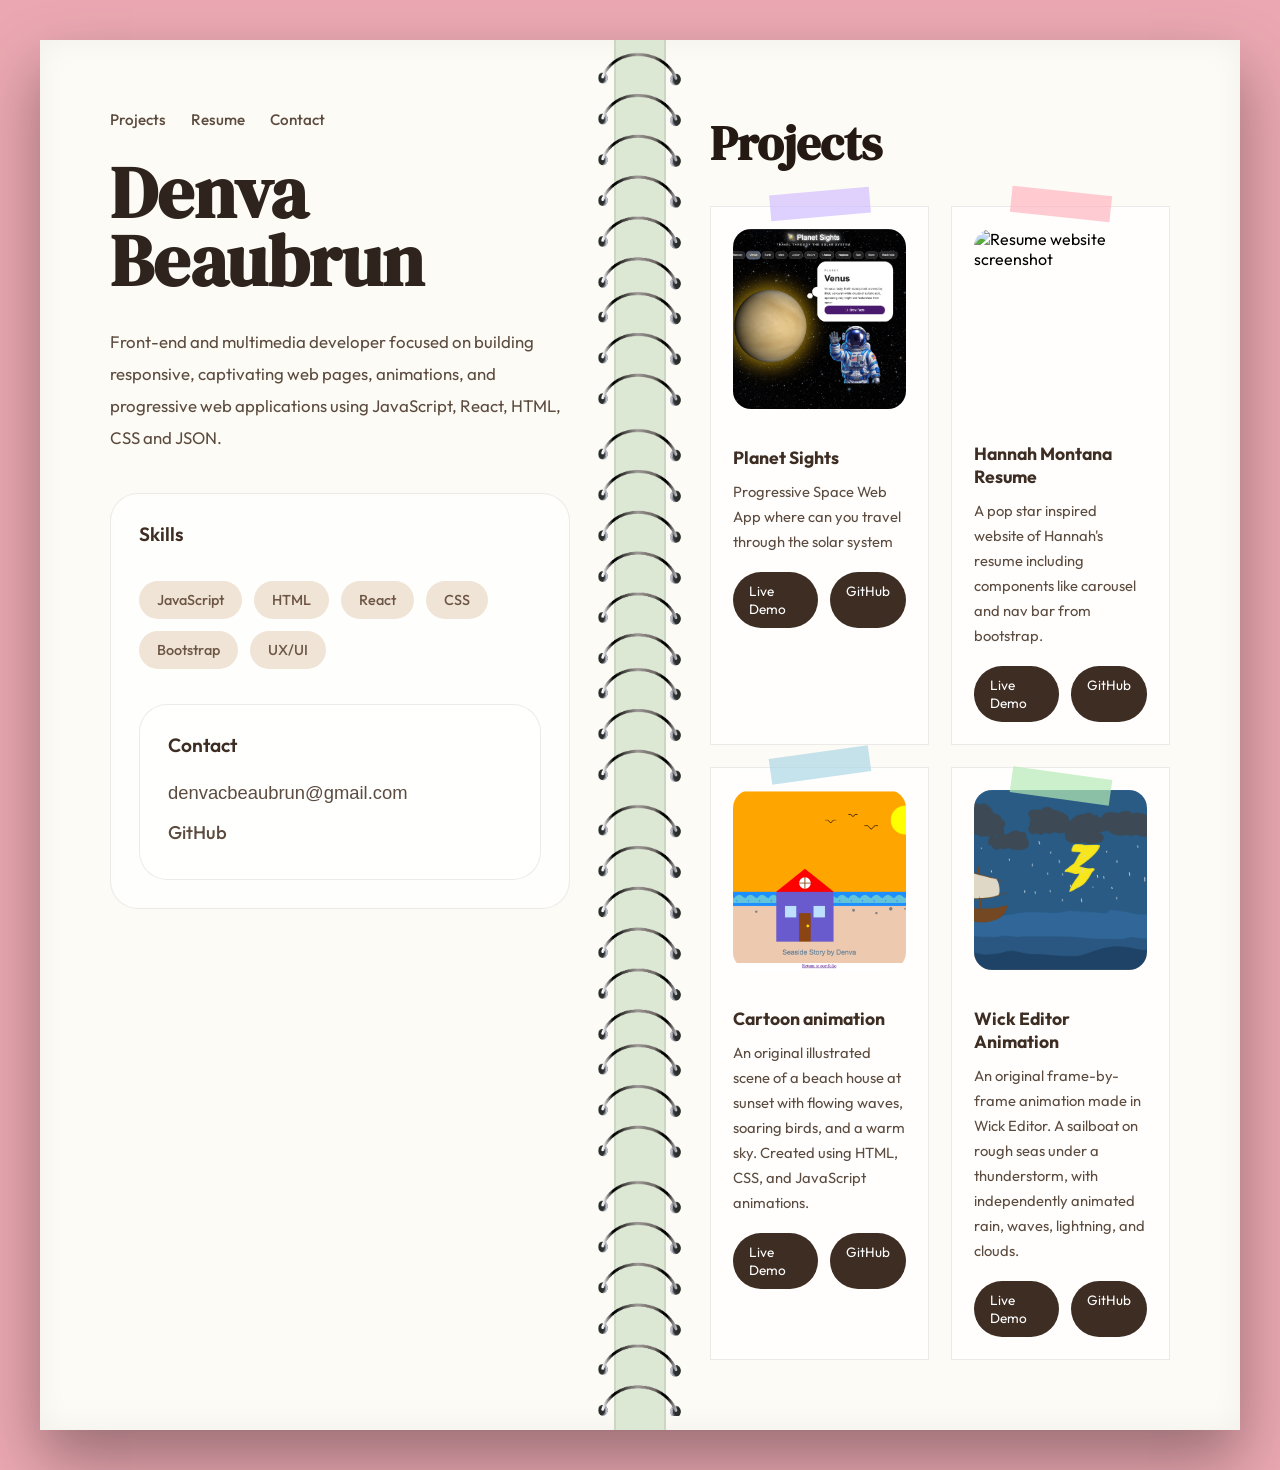
==== index.html @ 7f98b865 "Revise description of cartoon animation project Updated project description for the cartoon animatio" ====
<!DOCTYPE html>
<html lang="en">
<head>
<meta charset="UTF-8" />
<meta name="viewport" content="width=device-width, initial-scale=1.0" />
<title>Denva Storybook Portfolio</title>

<link rel="preconnect" href="https://fonts.googleapis.com">
<link rel="preconnect" href="https://fonts.gstatic.com" crossorigin>

<link href="https://fonts.googleapis.com/css2?family=DM+Serif+Display&family=Outfit:wght@300;400;500;600&display=swap" rel="stylesheet">

<link rel="stylesheet" href="style.css">
</head>
<body>

<div class="book">
  <div class="binder"></div>
  
  <!-- left page -->
  
  <div class="left-page">
    <div class="page-nav">

  <a href="#projects">Projects</a>
  <a href="DenvaBResume(1).pdf" target="_blank">Resume</a>
  <a href="#contact">Contact</a>

</div>
   <h1 class="title">Denva Beaubrun</h1>
  <p>Front-end and multimedia developer focused on building responsive, 
    captivating web pages, animations, and progressive web applications using JavaScript, React, HTML, CSS and JSON.</p>
  <div class="skills-card">

  <h3>Skills</h3>

  <section class="skills">
    <span>JavaScript</span>
    <span>HTML</span>
    <span>React</span>
    <span>CSS</span>
    <span>Bootstrap</span>
    <span>UX/UI</span>
  </section>
<div class="contact-card" id="contact">

  <h3>Contact</h3>

  <div class="contact-info">

    <button onclick="window.open(
      'https://mail.google.com/mail/?view=cm&fs=1&to=denvacbeaubrun@gmail.com',
      'emailPopup',
      'width=700,height=600'
    )">
      denvacbeaubrun@gmail.com
    </button>

    <a href="https://github.com/denvabeaubrun" target="_blank">
      GitHub
    </a>

  </div>

</div>
  </div>
  </div>
<!--right page-->
  <div class="right-page">
  <h2>Projects</h2>

  <div class="projects-grid">

    <div class="project-card">
      <div class="image-wrapper">

    <div class="tape tape-lavender"></div>
       <img src="planetwebsite.png" alt="Planet website screenshot">
      </div>
      <h3>Planet Sights</h3>
      <p>Progressive Space Web App where can you travel through the solar system</p>
        <div class="project-links">

    <a href="https://denvabeaubrun.github.io/cisc3610-portfolio/PWA-project/" target="_blank">
      Live Demo
    </a>

    <a href="https://github.com/denvabeaubrun/cisc3610-portfolio/tree/main/PWA-project" target="_blank">
      GitHub
    </a>

  </div>
    </div>

    <div class="project-card">
      <div class="image-wrapper">

    <div class="tape tape2 tape-pink"></div>
       <img src="resume-site.png" alt="Resume website screenshot">
      </div>
      <h3>Hannah Montana Resume</h3>
      <p>A pop star inspired website of Hannah's resume including components like carousel and nav bar from bootstrap.</p>
      <div class="project-links">

    <a href="https://denvabeaubrun.github.io/cisc3610-portfolio/Resume%20Lab/" target="_blank">
      Live Demo
    </a>

    <a href="https://github.com/denvabeaubrun/cisc3610-portfolio/tree/main/Resume%20Lab" target="_blank">
      GitHub
    </a>

  </div>
    </div>

    <div class="project-card">
      <div class="image-wrapper">

    <div class="tape tape3 tape-blue"></div>
       <img src="cartoon-site.png" alt="Cartoon website screenshot">
      </div>
      <h3>Cartoon animation</h3>
      <p>An original illustrated scene of a beach house at sunset with flowing waves, soaring birds, and a warm sky. Created using HTML, CSS, and JavaScript animations. </p>
      <div class="project-links">

    <a href="https://denvabeaubrun.github.io/cisc3610-portfolio/cartoon-project/" target="_blank">
      Live Demo
    </a>

    <a href="https://github.com/denvabeaubrun/cisc3610-portfolio/tree/main/cartoon-project" target="_blank">
      GitHub
    </a>

  </div>
    </div>

    <div class="project-card">
  <div class="image-wrapper">
    <div class="tape tape4 tape-green"></div>
    <img src="wick.gif" alt="Stormy seascape animation with sailboat, rain, and lightning made in Wick Editor">
  </div>
  <h3>Wick Editor Animation</h3>
  <p>An original frame-by-frame animation made in Wick Editor. A sailboat on rough seas under a thunderstorm, with independently animated rain, waves, lightning, and clouds.</p>
  <div class="project-links">
    <a href="https://denvabeaubrun.github.io/cisc3610-portfolio/Wick/" target="_blank">
      Live Demo
    </a>
    <a href="https://github.com/denvabeaubrun/cisc3610-portfolio/tree/main/Wick" target="_blank">
      GitHub
    </a>
  </div>
</div>
  </div>

</div>
</div>

</body>
</html>
---- style.css ----
* {
  margin: 0;
  padding: 0;
  box-sizing: border-box;
}

body {
  min-height: 100vh;
  display: flex;
  justify-content: center;
  align-items: center;
  background:
    linear-gradient(rgba(0,0,0,0.08), rgba(0,0,0,0.08)),
    #ffb6c1;

  font-family: 'Outfit', sans-serif;
  overflow-x: hidden;
  padding: 40px;
}

/* BOOK */
.book {
   position: relative;
  width: 1600px;
  max-width: 100%;
  min-height: 750px;
  background: #fdfbf5;
  display: grid;
  grid-template-columns: 1fr 1fr;
  position: relative;
  box-shadow:
    0 30px 60px rgba(0,0,0,0.35),
    inset 0 0 30px rgba(0,0,0,0.05);

  overflow: hidden;
}
/* GREEN SPINE */
.book::before {
  content: "";
  position: absolute;
  top: 0;
  left: 50%;
  transform: translateX(-50%);
  width: 48px;
  height: 100%;
  background: #dce8d3;
  border-left: 2px solid rgba(0,0,0,0.08);
  border-right: 2px solid rgba(0,0,0,0.08);
  z-index: 1;
}

.page {
  padding: 30px 90px;
  position: relative;
  min-width: 0;
  overflow: hidden;
}


.chapter {
  font-size: 0.8rem;
  letter-spacing: 0.3em;
  text-transform: uppercase;
  color: #9b7c5b;
  margin-bottom: 20px;
}

h1 {
  font-family: 'DM Serif Display', serif;
  font-size: 4.8rem;
  line-height: 0.95;
  color: #2f241d;
  margin-bottom: 25px;
}

.intro {
  font-size: 1.15rem;
  line-height: 1.9;
  color: #5c4b3f;
  max-width: 420px;
}
.contact-info{
  font-size:1.15rem;
  line-height:1.9;
  color:#5c4b3f;
  margin-top:25px;
}

.contact-info button{
  background:none;
  border:none;
  padding:0;
  color:#5c4b3f;
  font-size:1.15rem;
  font-weight:500;
  cursor:pointer;
  display:block;
  margin-bottom:12px;
}

.contact-info button:hover,
.contact-info a:hover{
  text-decoration:underline;
}

.contact-info a{
  color:#5c4b3f;
  text-decoration:none;
  display:block;
}
.sticker {
  position: absolute;
  font-size: 1.8rem;
  opacity: 0.8;
}

.star1 {
  top: 80px;
  right: 70px;
}

.star2 {
  bottom: 120px;
  left: 60px;
}

.flower {
  bottom: 70px;
  right: 120px;
}

.about-card {
  margin-top: 50px;

  background: rgba(255,255,255,0.7);

  border: 1px solid rgba(0,0,0,0.08);

  border-radius: 25px;

  padding: 25px;

  backdrop-filter: blur(10px);
}

.about-card h3 {
  margin-bottom: 12px;
  color: #2f241d;
}

.skills {
  display: flex;
  flex-wrap: wrap;
  gap: 10px;
  margin-top: 15px;
}

.skill {
  padding: 8px 16px;
  border-radius: 999px;
  background: #efe4d6;
  color: #6e5645;
  font-size: 0.9rem;
}

.project-label {
  font-size: 0.8rem;
  text-transform: uppercase;
  letter-spacing: 0.25em;
  color: #8b6f55;
  margin-bottom: 20px;
}

.project-title {
  font-family: 'DM Serif Display', serif;
  font-size: 3.6rem;
  color: #241913;
  margin-bottom: 20px;
}

.project-description{

  color: #5b4a3d;

  line-height: 1.9;

  margin-bottom: 35px;

  text-align: left;

  max-width: 700px;

  margin-left: auto;

  margin-right: auto;
}
.project-mini-label {

  text-transform: uppercase;

  letter-spacing: 0.25em;

  font-size: 0.75rem;

  color: #9b7c5b;

  margin-bottom: 14px;
}


.promo-description {

  color: #5b4a3d;

  line-height: 1.8;

  max-width: 500px;

  margin-bottom: 25px;
}

.preview {

  width: 100%;

  max-width: 100%;

  overflow: hidden;

  margin-bottom: 40px;

  display: flex;

  justify-content: center;
}
.promo-preview {

  display: flex;

  flex-direction: column;

  align-items: center;

  text-align: center;

  margin-top: 50px;

  margin-bottom: 40px;
}

.preview img,
.promo-preview img {

  width: 75%;

  max-width: 100%;

  height: auto;

  display: block;

  border-radius: 24px;

  box-shadow: 0 15px 35px rgba(0,0,0,0.15);
}
.buttons {
  display: flex;
  gap: 15px;
  flex-wrap: wrap;
}

.btn {
  padding: 14px 24px;
  border-radius: 999px;
  text-decoration: none;
  transition: 0.25s;
  font-weight: 500;
}

.btn-primary {
  background: #3d2d23;
  color: white;
}

.btn-secondary {
  border: 1px solid rgba(0,0,0,0.15);
  color: #3d2d23;
}

.btn:hover {
  transform: translateY(-3px);
}

.tape {
  position: absolute;
  width: 120px;
  height: 30px;
  background: rgba(255, 240, 180, 0.45);
  transform: rotate(-6deg);
  top: 40px;
  right: 100px;
}
.binder{
  position:absolute;
  top:0;
  left:49.5%;
  transform:translateX(-50%);
  width:150px;
  height:99%;
  background-image:url("binder-copy.png");
  background-repeat:repeat-y;
  background-size:contain;
  z-index:5;
  pointer-events:none;
}
@media (max-width: 900px) {

  .book {
    grid-template-columns: 1fr;
  }

  .book::before {
    display: none;
  }

  .page {
    padding: 40px 30px;
  }

  h1 {
    font-size: 3.2rem;
  }

  .project-title {
    font-size: 2.5rem;
  }

}
/* LEFT + RIGHT PAGES */

.left-page,
.right-page{
  padding:70px;
  position:relative;
  z-index:3;
}

/* TITLE */

.title{
  font-family:'DM Serif Display', serif;
  font-size:4.5rem;
  line-height:0.95;
  color:#2f241d;
  margin-bottom:30px;
}

/* INTRO */

.left-page p{
  font-size:1.05rem;
  line-height:1.9;
  color:#5c4b3f;
  max-width:500px;
}

/* SKILLS */

.skills{
  display:flex;
  flex-wrap:wrap;
  gap:12px;
  margin-top:35px;
}

.skills span{
  background:#efe4d6;
  color:#6e5645;
  padding:10px 18px;
  border-radius:999px;
  font-size:0.9rem;
  font-weight:500;
}

/* PROJECTS */

.right-page h2{
  font-family:'DM Serif Display', serif;
  font-size:3rem;
  color:#241913;
  margin-bottom:30px;
}

.projects-grid{
  display:grid;
  grid-template-columns:1fr 1fr;
  gap:22px;
}

.project-card{
  background:rgba(255,255,255,0.75);
  border:1px solid rgba(0,0,0,0.08);
  padding:22px;
  backdrop-filter:blur(10px);
  transition:0.3s;
}

.project-card:hover{
  transform:translateY(-6px);
}

.project-card h3{
  color:#3d2d23;
  margin-bottom:10px;
  font-size:1.1rem;
}

.project-card p{
  color:#5c4b3f;
  line-height:1.7;
  font-size:0.92rem;
}

/* MOBILE */

@media(max-width:900px){

  .left-page,
  .right-page{
    padding:40px 30px;
}
  .projects-grid{
    grid-template-columns:1fr;
  }

  .title{
    font-size:3rem;
  }

}
.skills-card{
  margin-top:40px;
  background:rgba(255,255,255,0.65);
  border:1px solid rgba(0,0,0,0.08);
  border-radius:28px;
  padding:28px;
  backdrop-filter:blur(10px);
}

.skills-card h3{
  margin-bottom:20px;
  font-size:1.2rem;
  color:#3d2d23;
  font-weight:600;
}
.project-card img{
  width:100%;
  height:180px;
  object-fit:cover;
  margin-bottom:15px;
}
.project-links{
  display:flex;
  gap:12px;
  margin-top:18px;
}

.project-links a{
  text-decoration:none;
  padding:10px 16px;
  border-radius:999px;
  background:#3d2d23;
  color:white;
  font-size:0.85rem;
  transition:0.3s;
}

.project-links a:hover{
  transform:translateY(-3px);
}
.image-wrapper{
  position:relative;
  display:inline-block;
  width:100%;
  margin-bottom:18px;
}

.image-wrapper img{
  width:100%;
  display:block;
  border-radius:18px;
}

.tape{
  position:absolute;
  top:-38px;
  left:50%;
  transform:translateX(-50%) rotate(-5deg);

  width:100px;
  height:26px;

  z-index:10;
}

.tape2{
  transform:translateX(-50%) rotate(6deg);
}

.tape3{
  transform:translateX(-50%) rotate(-8deg);
}
.tape4{
  transform:translateX(-50%) rotate(8deg);
}
.tape-lavender{
  background:rgba(210,190,255,0.7);
}
.tape-pink{
  background:rgba(255,182,193,0.7);
}

.tape-blue{
  background:rgba(173,216,230,0.7);
}
.tape-green{
  background:rgba(181,234,181,0.7);
   top:-17px;
}
.page-nav{
  display:flex;
  gap:25px;
  margin-bottom:30px;
}

.page-nav a{
  text-decoration:none;
  color:#5c4b3f;
  font-weight:500;
  font-size:0.95rem;
  transition:0.3s;
}

.page-nav a:hover{
  color:#000;
}
.contact-card{
  margin-top:35px;

  background:rgba(255,255,255,0.65);

  border:1px solid rgba(0,0,0,0.08);

  border-radius:28px;

  padding:28px;
}

.contact-card h3{
  margin-bottom:18px;
  color:#3d2d23;
}

.contact-card p{
  margin-bottom:15px;
  font-size:0.95rem;
}

.contact-card a{
  display:inline-block;
  margin-right:18px;

  text-decoration:none;

  color:#5c4b3f;

  font-weight:500;
}
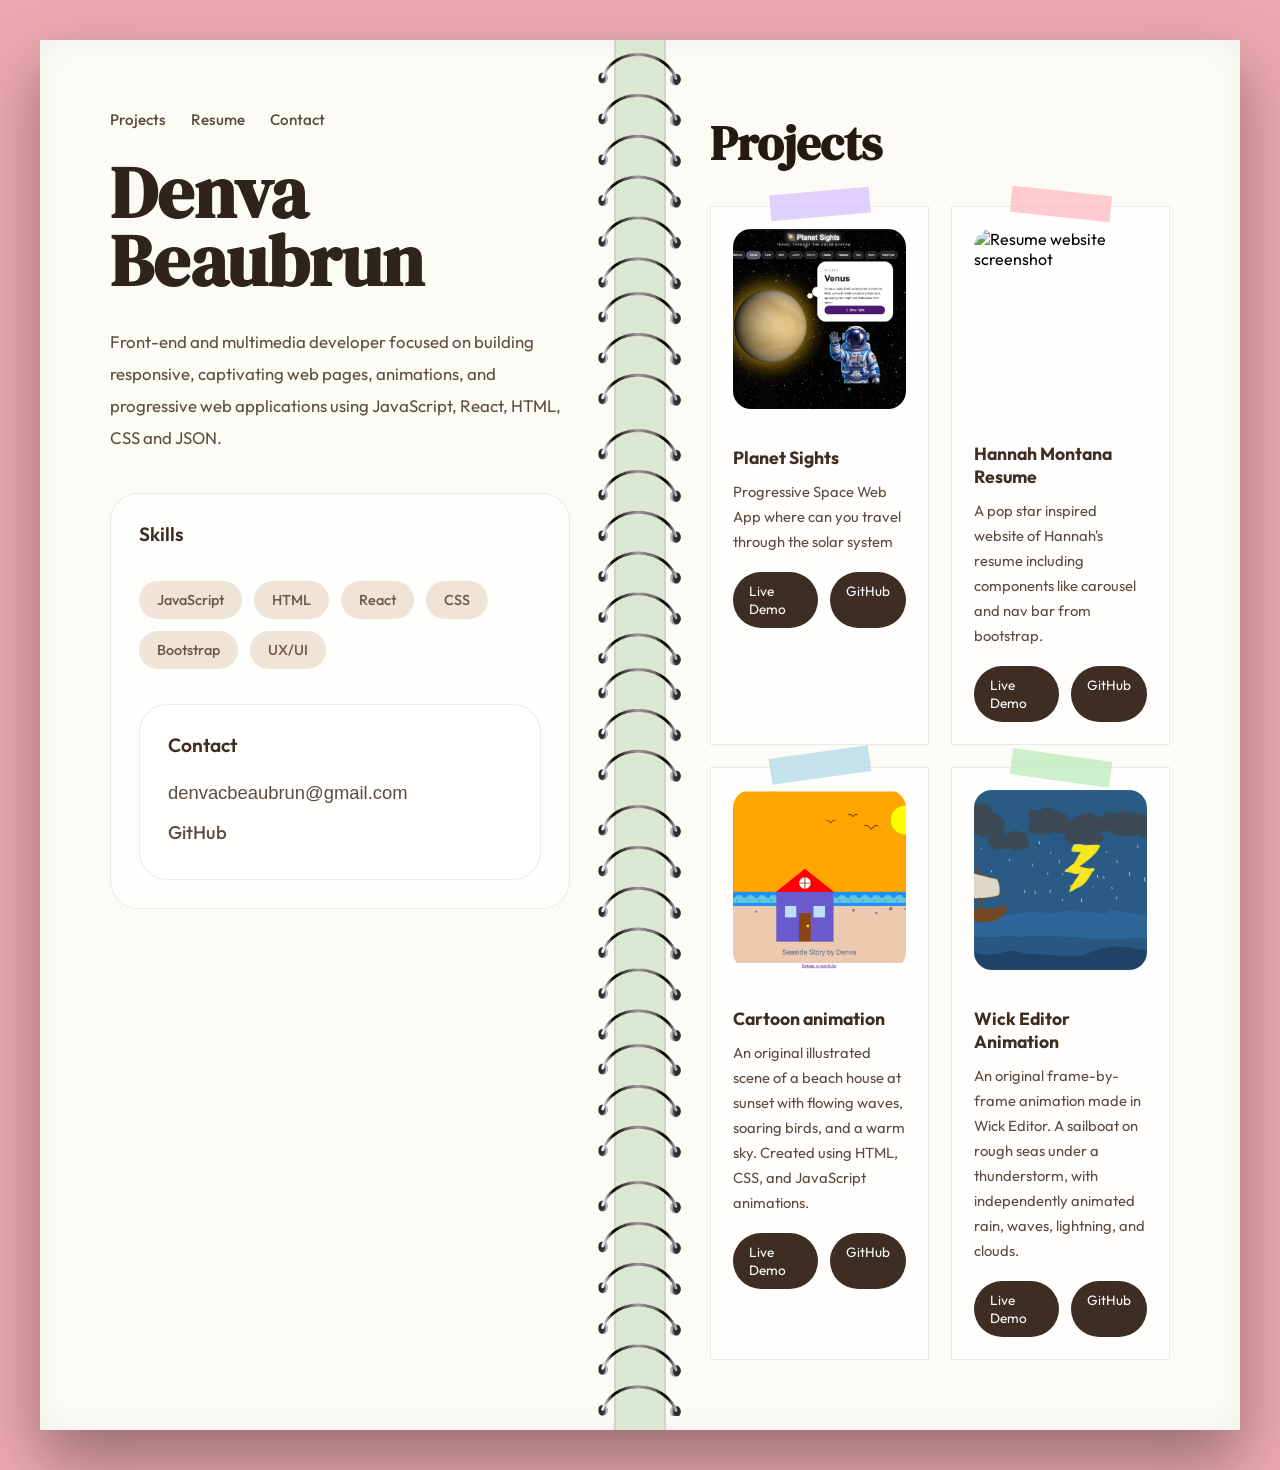
==== commit afd42d2b: "Update resume link in index.html" ====
--- a/index.html
+++ b/index.html
@@ -23,7 +23,7 @@
     <div class="page-nav">
 
   <a href="#projects">Projects</a>
-  <a href="DenvaBResume(1).pdf" target="_blank">Resume</a>
+  <a href="DenvaCBeaubrunResume.pdf" target="_blank">Resume</a>
   <a href="#contact">Contact</a>
 
 </div>
--- a/style.css
+++ b/style.css
@@ -525,7 +525,7 @@
 }
 .tape-green{
   background:rgba(181,234,181,0.7);
-   top:-17px;
+   top:-35px;
 }
 .page-nav{
   display:flex;
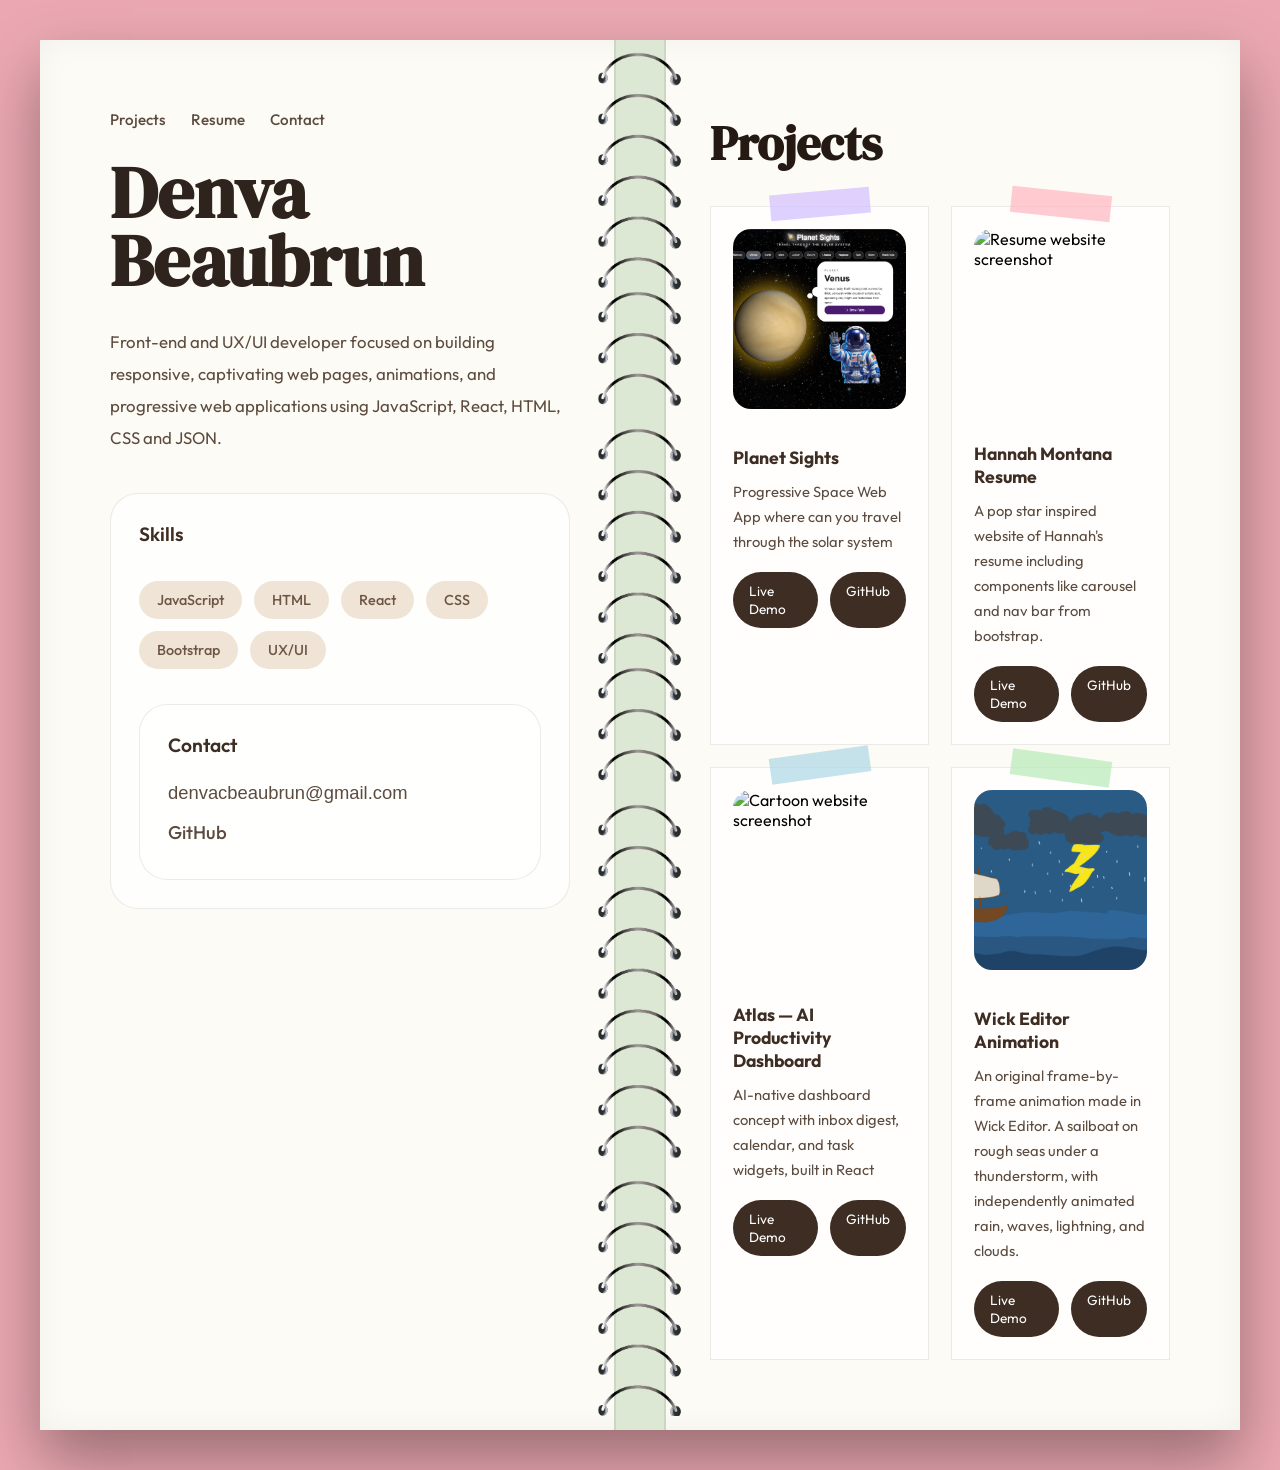
==== commit a3d948b1: "Revise project description and update image source Updated project details and links in the portfoli" ====
--- a/index.html
+++ b/index.html
@@ -28,7 +28,7 @@
 
 </div>
    <h1 class="title">Denva Beaubrun</h1>
-  <p>Front-end and multimedia developer focused on building responsive, 
+  <p>Front-end and UX/UI developer focused on building responsive, 
     captivating web pages, animations, and progressive web applications using JavaScript, React, HTML, CSS and JSON.</p>
   <div class="skills-card">
 
@@ -117,13 +117,13 @@
       <div class="image-wrapper">
 
     <div class="tape tape3 tape-blue"></div>
-       <img src="cartoon-site.png" alt="Cartoon website screenshot">
+       <img src="atlas-site.png" alt="Cartoon website screenshot">
       </div>
-      <h3>Cartoon animation</h3>
-      <p>An original illustrated scene of a beach house at sunset with flowing waves, soaring birds, and a warm sky. Created using HTML, CSS, and JavaScript animations. </p>
+      <h3>Atlas — AI Productivity Dashboard</h3>
+      <p>AI-native dashboard concept with inbox digest, calendar, and task widgets, built in React </p>
       <div class="project-links">
 
-    <a href="https://denvabeaubrun.github.io/cisc3610-portfolio/cartoon-project/" target="_blank">
+    <a href="https://atlas-dashboard-gray.vercel.app/" target="_blank">
       Live Demo
     </a>
 
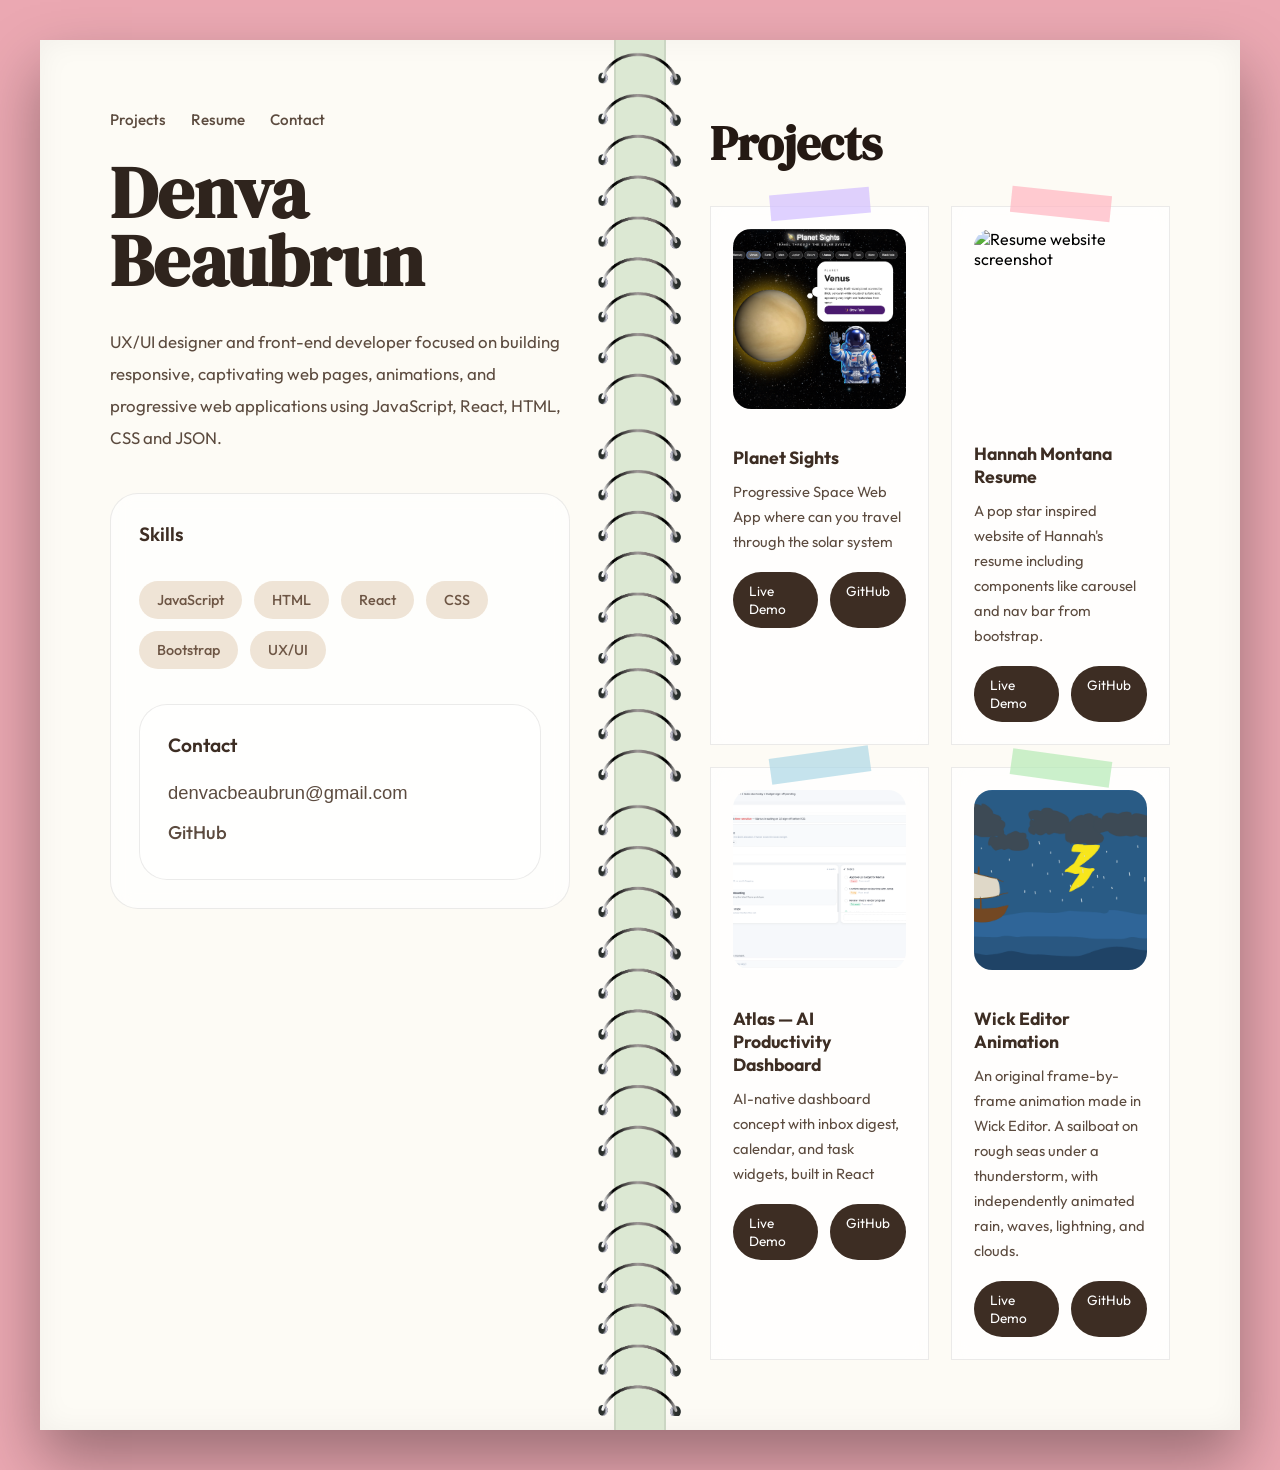
==== commit e91804df: "Update job title in index.html" ====
--- a/index.html
+++ b/index.html
@@ -28,7 +28,7 @@
 
 </div>
    <h1 class="title">Denva Beaubrun</h1>
-  <p>Front-end and UX/UI developer focused on building responsive, 
+  <p>UX/UI designer and front-end developer focused on building responsive, 
     captivating web pages, animations, and progressive web applications using JavaScript, React, HTML, CSS and JSON.</p>
   <div class="skills-card">
 
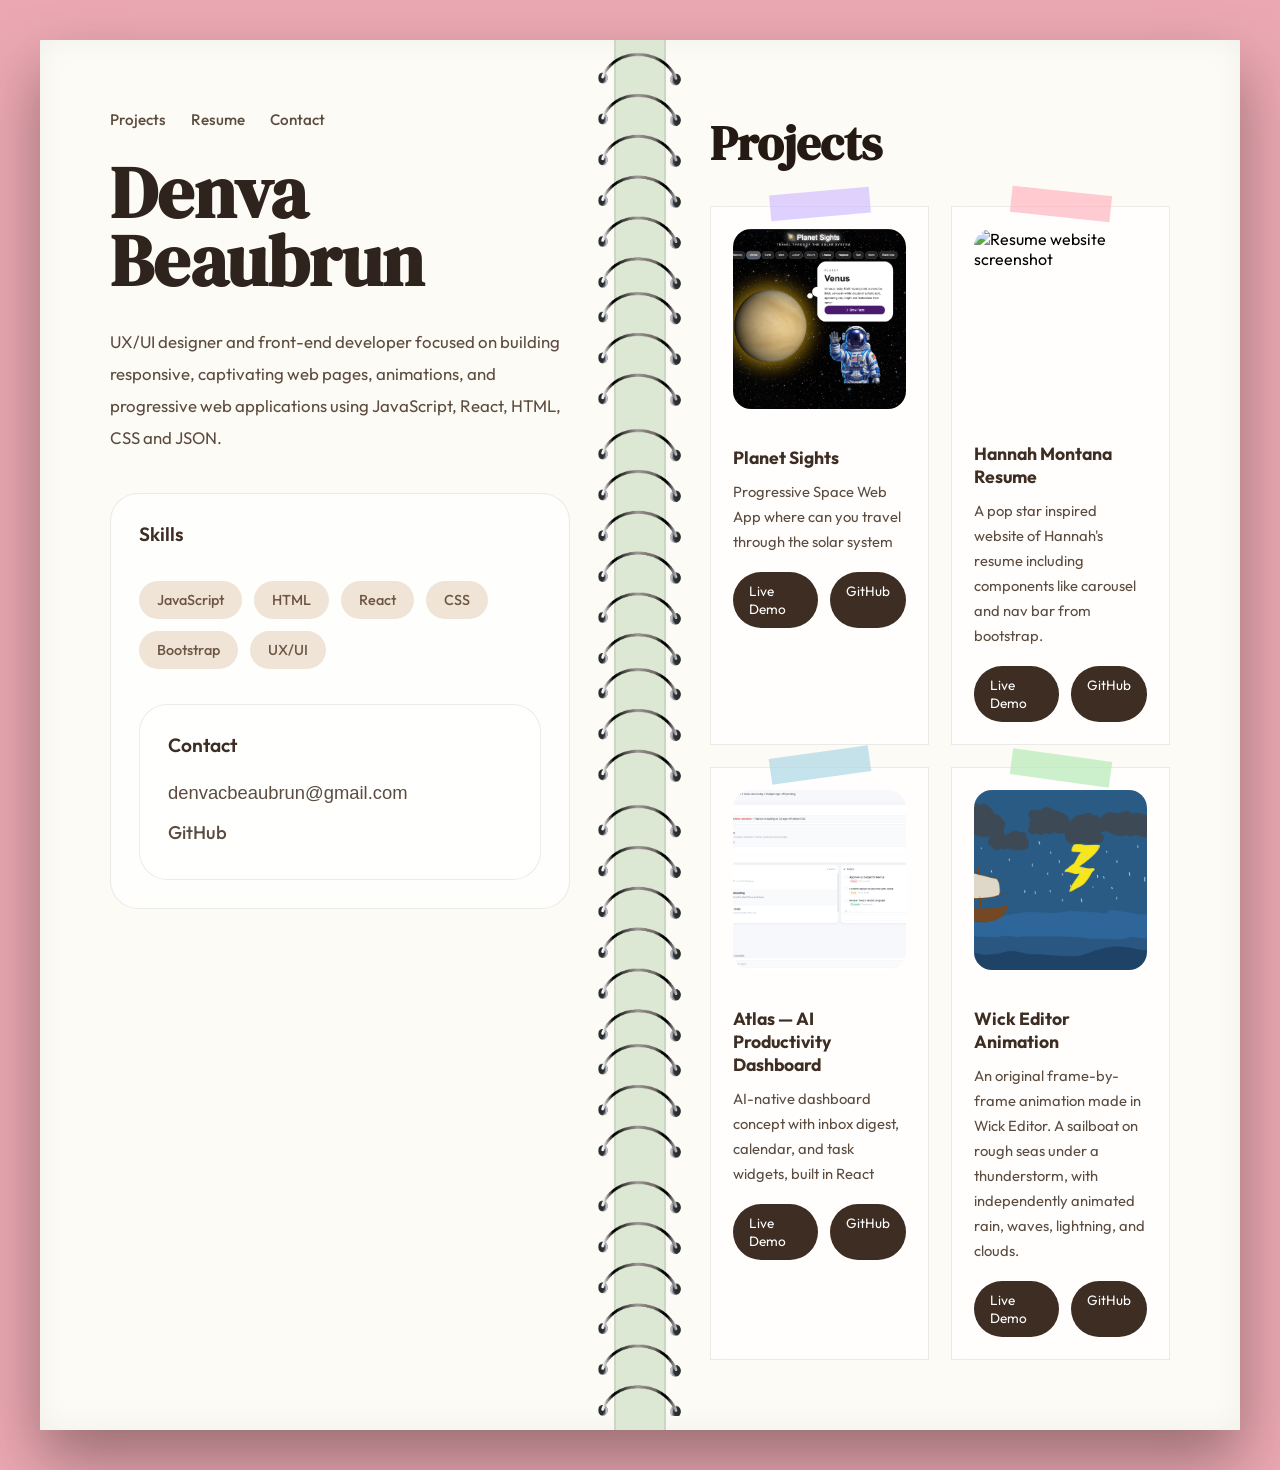
==== commit 10c2994f: "Update GitHub link to new repository" ====
--- a/index.html
+++ b/index.html
@@ -127,7 +127,7 @@
       Live Demo
     </a>
 
-    <a href="https://github.com/denvabeaubrun/cisc3610-portfolio/tree/main/cartoon-project" target="_blank">
+    <a href="https://github.com/denvabeaubrun/atlas-dashboard" target="_blank">
       GitHub
     </a>
 
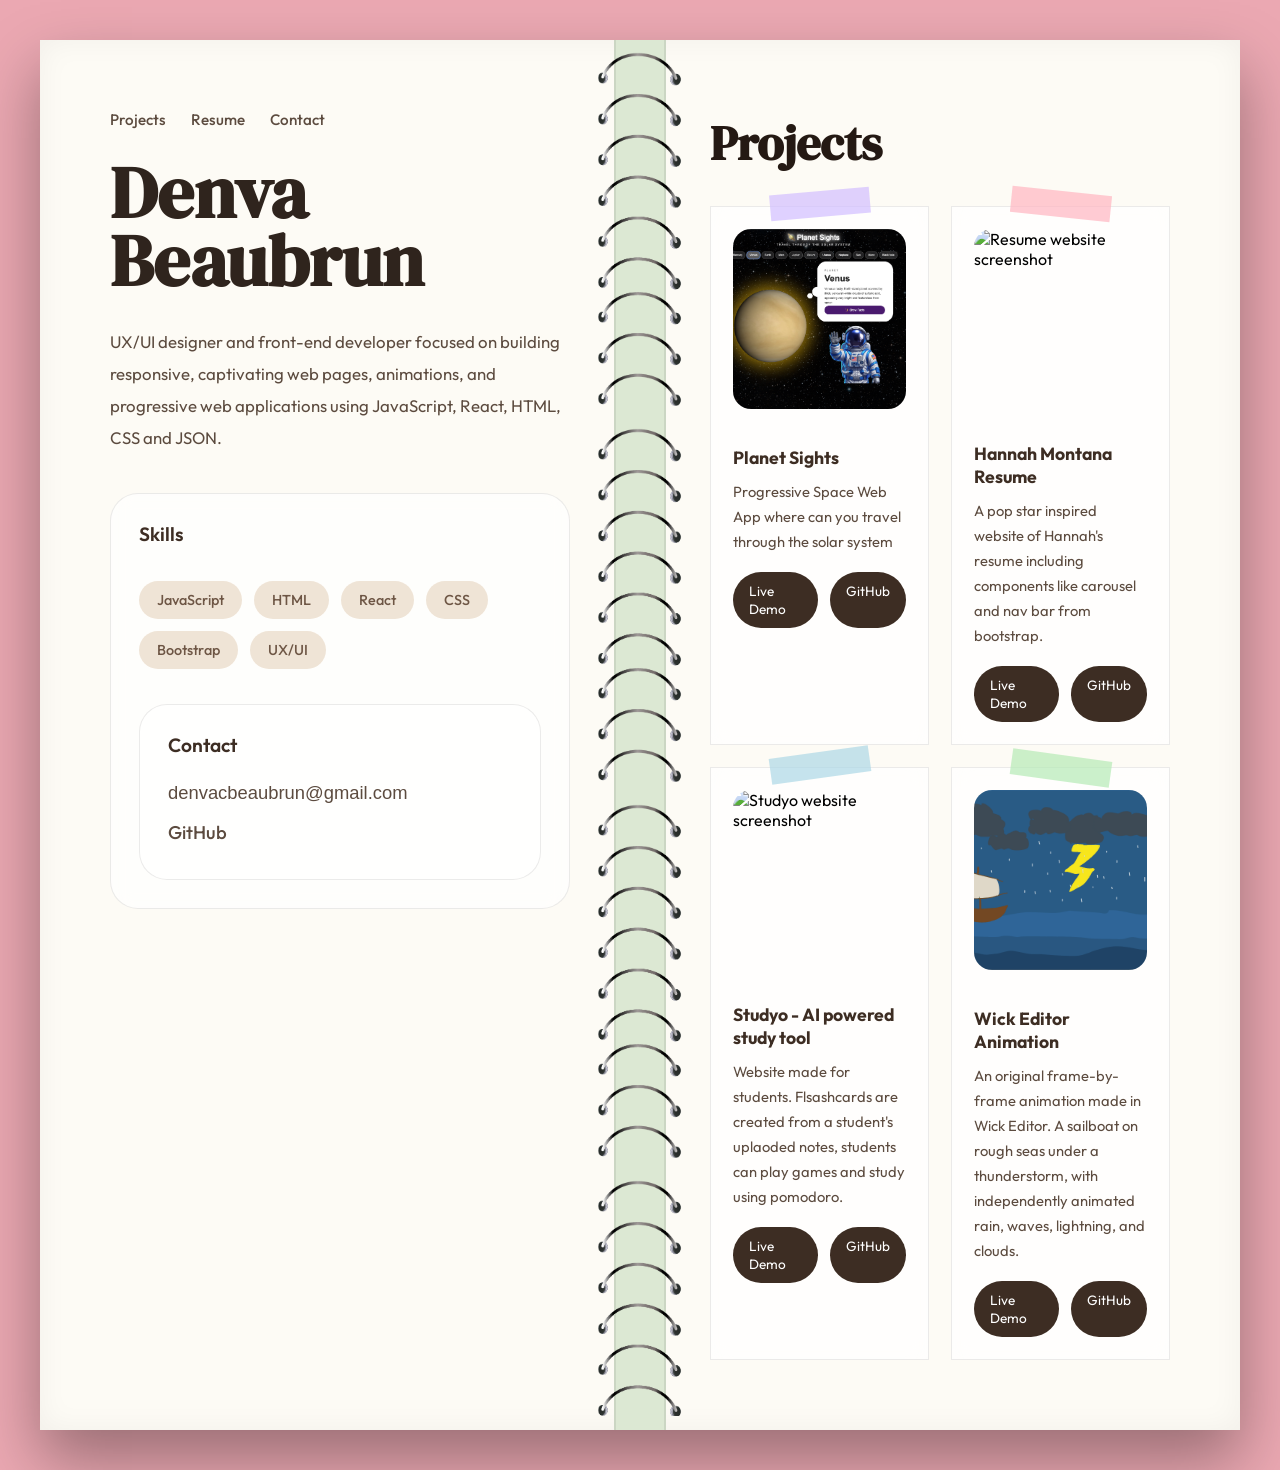
==== commit c3140569: "Replace Atlas project with Studyo project details" ====
--- a/index.html
+++ b/index.html
@@ -117,13 +117,13 @@
       <div class="image-wrapper">
 
     <div class="tape tape3 tape-blue"></div>
-       <img src="atlas-site.png" alt="Cartoon website screenshot">
+       <img src="studyo-site.png" alt="Studyo website screenshot">
       </div>
-      <h3>Atlas — AI Productivity Dashboard</h3>
-      <p>AI-native dashboard concept with inbox digest, calendar, and task widgets, built in React </p>
+      <h3>Studyo - AI powered study tool</h3>
+      <p>Website made for students. Flsashcards are created from a student's uplaoded notes, students can play games and study using pomodoro. </p>
       <div class="project-links">
 
-    <a href="https://atlas-dashboard-gray.vercel.app/" target="_blank">
+    <a href="https://denvabeaubrun.github.io/Studyo/" target="_blank">
       Live Demo
     </a>
 
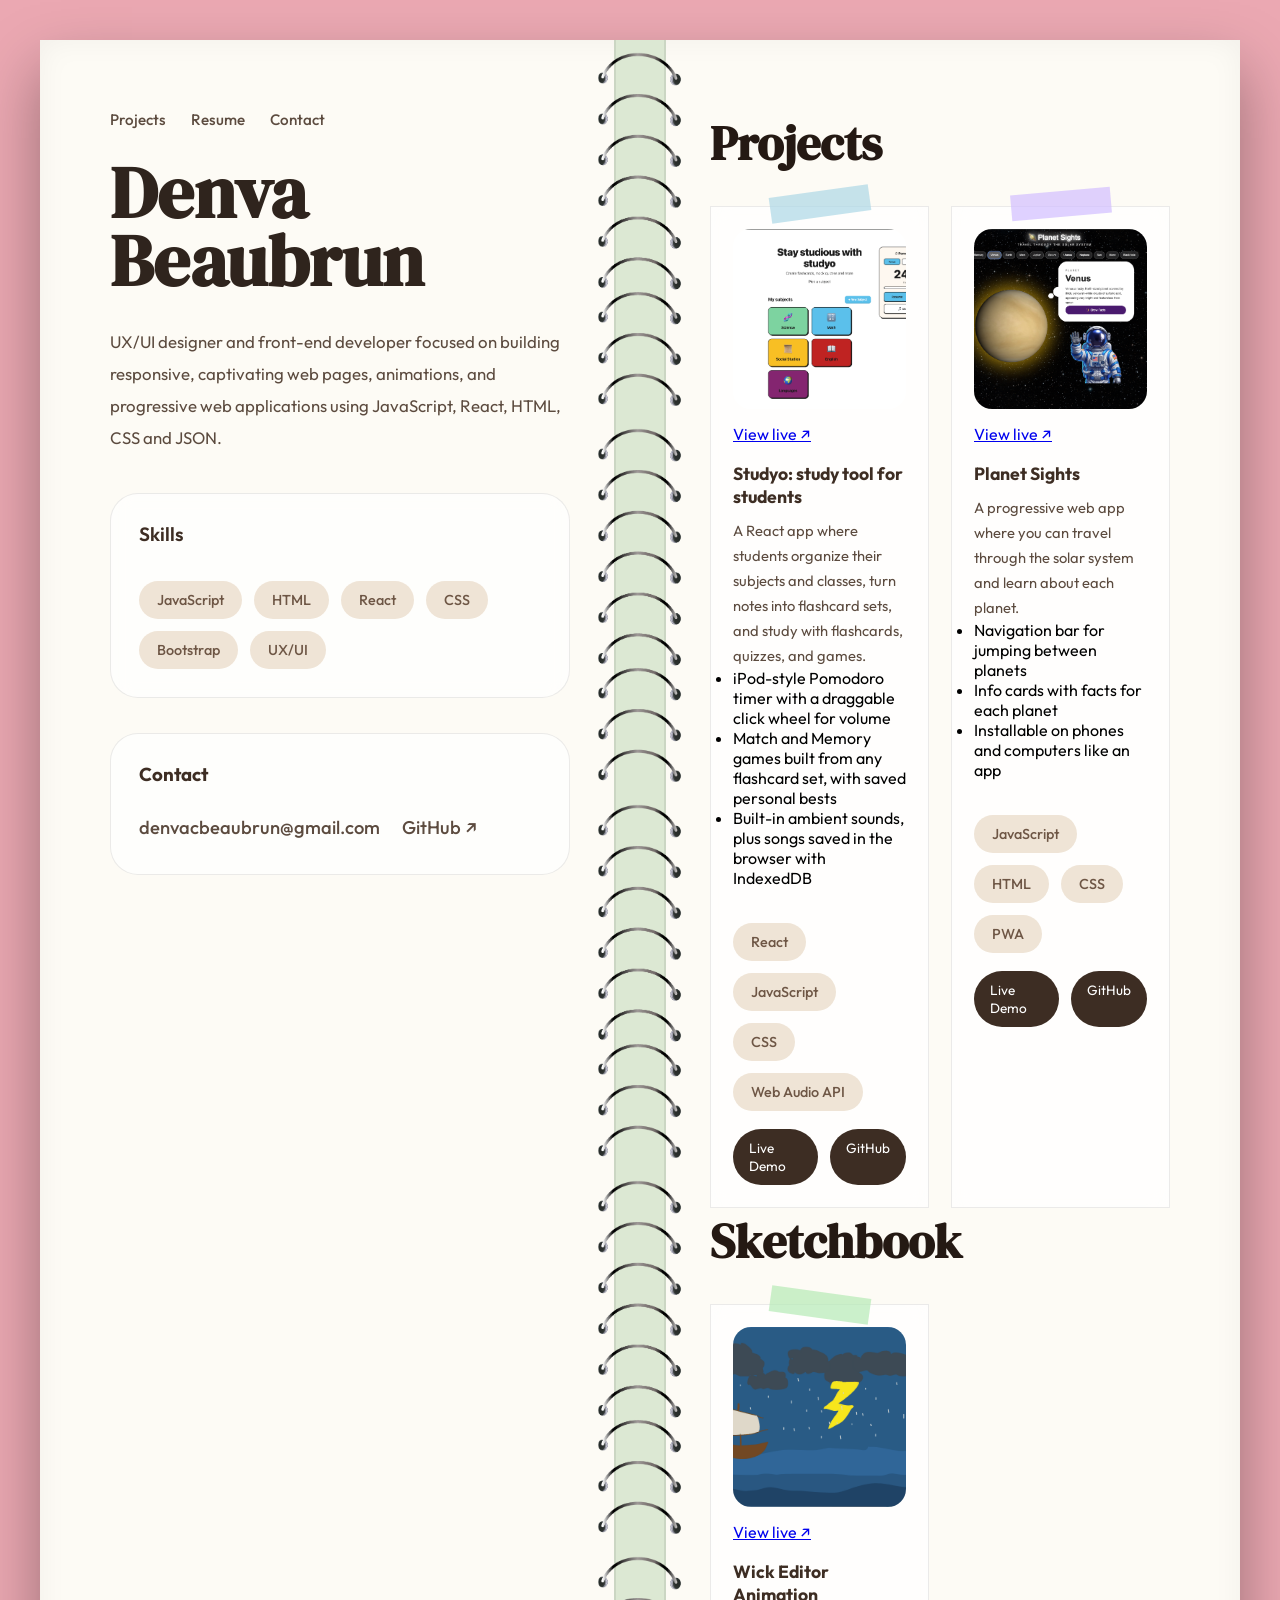
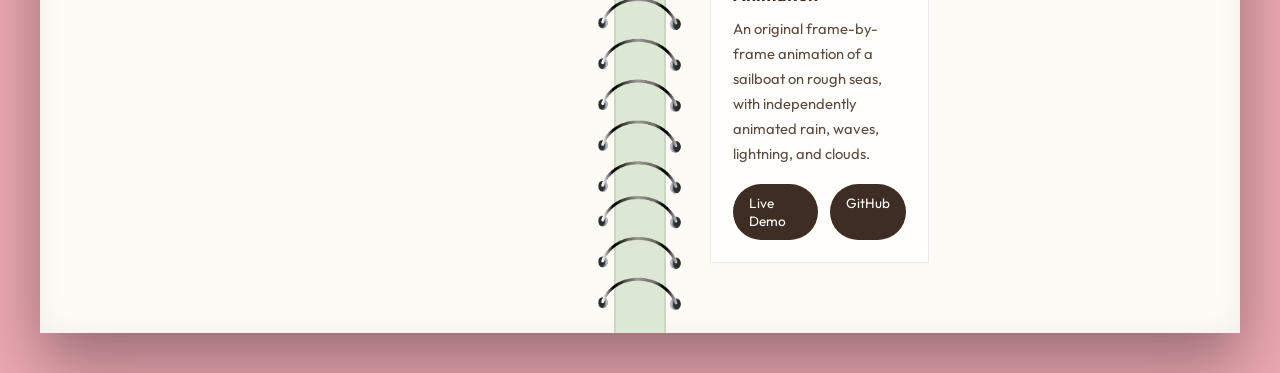
==== commit e4c0d391: "Refactor layout and update styles for portfolio Updated the layout by restructuring the contact and " ====
--- a/index.html
+++ b/index.html
@@ -7,154 +7,132 @@
 
 <link rel="preconnect" href="https://fonts.googleapis.com">
 <link rel="preconnect" href="https://fonts.gstatic.com" crossorigin>
-
 <link href="https://fonts.googleapis.com/css2?family=DM+Serif+Display&family=Outfit:wght@300;400;500;600&display=swap" rel="stylesheet">
 
 <link rel="stylesheet" href="style.css">
+<!-- New styles for the featured layout. Loads after style.css so it can adjust it. -->
+<link rel="stylesheet" href="featured.css">
 </head>
 <body>
 
 <div class="book">
   <div class="binder"></div>
-  
+
   <!-- left page -->
-  
   <div class="left-page">
     <div class="page-nav">
+      <a href="#projects">Projects</a>
+      <a href="DenvaCBeaubrunResume.pdf" target="_blank">Resume</a>
+      <a href="#contact">Contact</a>
+    </div>
 
-  <a href="#projects">Projects</a>
-  <a href="DenvaCBeaubrunResume.pdf" target="_blank">Resume</a>
-  <a href="#contact">Contact</a>
+    <h1 class="title">Denva Beaubrun</h1>
+    <p>UX/UI designer and front-end developer focused on building responsive,
+      captivating web pages, animations, and progressive web applications using JavaScript, React, HTML, CSS and JSON.</p>
 
-</div>
-   <h1 class="title">Denva Beaubrun</h1>
-  <p>UX/UI designer and front-end developer focused on building responsive, 
-    captivating web pages, animations, and progressive web applications using JavaScript, React, HTML, CSS and JSON.</p>
-  <div class="skills-card">
+    <div class="skills-card">
+      <h3>Skills</h3>
+      <section class="skills">
+        <span>JavaScript</span>
+        <span>HTML</span>
+        <span>React</span>
+        <span>CSS</span>
+        <span>Bootstrap</span>
+        <span>UX/UI</span>
+      </section>
+    </div>
 
-  <h3>Skills</h3>
-
-  <section class="skills">
-    <span>JavaScript</span>
-    <span>HTML</span>
-    <span>React</span>
-    <span>CSS</span>
-    <span>Bootstrap</span>
-    <span>UX/UI</span>
-  </section>
-<div class="contact-card" id="contact">
-
-  <h3>Contact</h3>
-
-  <div class="contact-info">
-
-    <button onclick="window.open(
-      'https://mail.google.com/mail/?view=cm&fs=1&to=denvacbeaubrun@gmail.com',
-      'emailPopup',
-      'width=700,height=600'
-    )">
-      denvacbeaubrun@gmail.com
-    </button>
-
-    <a href="https://github.com/denvabeaubrun" target="_blank">
-      GitHub
-    </a>
-
+    <!-- Contact now sits on its own instead of inside the Skills box -->
+    <div class="contact-card" id="contact">
+      <h3>Contact</h3>
+      <div class="contact-info">
+        <a href="mailto:denvacbeaubrun@gmail.com">denvacbeaubrun@gmail.com</a>
+        <a href="https://github.com/denvabeaubrun" target="_blank" rel="noopener">GitHub ↗</a>
+      </div>
+    </div>
   </div>
 
-</div>
-  </div>
-  </div>
-<!--right page-->
-  <div class="right-page">
-  <h2>Projects</h2>
+  <!-- right page -->
+  <div class="right-page" id="projects">
+    <h2>Projects</h2>
 
-  <div class="projects-grid">
+    <div class="projects-grid featured-grid">
 
-    <div class="project-card">
-      <div class="image-wrapper">
+      <!-- Studyo -->
+      <article class="project-card featured-card">
+        <div class="image-wrapper">
+          <div class="tape tape3 tape-blue"></div>
+          <a class="project-shot" href="https://denvabeaubrun.github.io/Studyo/" target="_blank" rel="noopener">
+            <img src="studyo-site.png" alt="Studyo homepage with colorful subject cards and an iPod-style Pomodoro timer">
+            <span class="project-shot-label">View live ↗</span>
+          </a>
+        </div>
+        <h3>Studyo: study tool for students</h3>
+        <p>A React app where students organize their subjects and classes, turn notes into flashcard sets, and study with flashcards, quizzes, and games.</p>
+        <ul class="project-points">
+          <li>iPod-style Pomodoro timer with a draggable click wheel for volume</li>
+          <li>Match and Memory games built from any flashcard set, with saved personal bests</li>
+          <li>Built-in ambient sounds, plus songs saved in the browser with IndexedDB</li>
+        </ul>
+        <div class="skills tech-tags">
+          <span>React</span><span>JavaScript</span><span>CSS</span><span>Web Audio API</span>
+        </div>
+        <div class="project-links">
+          <a href="https://denvabeaubrun.github.io/Studyo/" target="_blank" rel="noopener">Live Demo</a>
+          <a href="https://github.com/denvabeaubrun/Studyo" target="_blank" rel="noopener">GitHub</a>
+        </div>
+      </article>
 
-    <div class="tape tape-lavender"></div>
-       <img src="planetwebsite.png" alt="Planet website screenshot">
-      </div>
-      <h3>Planet Sights</h3>
-      <p>Progressive Space Web App where can you travel through the solar system</p>
+      <!-- Planet Sights -->
+      <article class="project-card featured-card">
+        <div class="image-wrapper">
+          <div class="tape tape-lavender"></div>
+          <a class="project-shot" href="https://denvabeaubrun.github.io/cisc3610-portfolio/PWA-project/" target="_blank" rel="noopener">
+            <img src="planetwebsite.png" alt="Planet Sights showing Venus with an info card and an astronaut">
+            <span class="project-shot-label">View live ↗</span>
+          </a>
+        </div>
+        <h3>Planet Sights</h3>
+        <p>A progressive web app where you can travel through the solar system and learn about each planet.</p>
+        <ul class="project-points">
+          <li>Navigation bar for jumping between planets</li>
+          <li>Info cards with facts for each planet</li>
+          <li>Installable on phones and computers like an app</li>
+        </ul>
+        <div class="skills tech-tags">
+          <span>JavaScript</span><span>HTML</span><span>CSS</span><span>PWA</span>
+        </div>
         <div class="project-links">
+          <a href="https://denvabeaubrun.github.io/cisc3610-portfolio/PWA-project/" target="_blank" rel="noopener">Live Demo</a>
+          <a href="https://github.com/denvabeaubrun/cisc3610-portfolio/tree/main/PWA-project" target="_blank" rel="noopener">GitHub</a>
+        </div>
+      </article>
 
-    <a href="https://denvabeaubrun.github.io/cisc3610-portfolio/PWA-project/" target="_blank">
-      Live Demo
-    </a>
-
-    <a href="https://github.com/denvabeaubrun/cisc3610-portfolio/tree/main/PWA-project" target="_blank">
-      GitHub
-    </a>
-
-  </div>
     </div>
 
-    <div class="project-card">
-      <div class="image-wrapper">
-
-    <div class="tape tape2 tape-pink"></div>
-       <img src="resume-site.png" alt="Resume website screenshot">
+    <!-- Smaller extra work. Delete this whole section to show only the two projects. -->
+    <section class="sketchbook">
+      <h2>Sketchbook</h2>
+      <div class="projects-grid sketch-grid">
+        <article class="project-card">
+          <div class="image-wrapper">
+            <div class="tape tape4 tape-green"></div>
+            <a class="project-shot" href="https://denvabeaubrun.github.io/cisc3610-portfolio/Wick/" target="_blank" rel="noopener">
+              <img src="wick.gif" alt="Stormy seascape animation with sailboat, rain, and lightning made in Wick Editor">
+              <span class="project-shot-label">View live ↗</span>
+            </a>
+          </div>
+          <h3>Wick Editor Animation</h3>
+          <p>An original frame-by-frame animation of a sailboat on rough seas, with independently animated rain, waves, lightning, and clouds.</p>
+          <div class="project-links">
+            <a href="https://denvabeaubrun.github.io/cisc3610-portfolio/Wick/" target="_blank" rel="noopener">Live Demo</a>
+            <a href="https://github.com/denvabeaubrun/cisc3610-portfolio/tree/main/Wick" target="_blank" rel="noopener">GitHub</a>
+          </div>
+        </article>
       </div>
-      <h3>Hannah Montana Resume</h3>
-      <p>A pop star inspired website of Hannah's resume including components like carousel and nav bar from bootstrap.</p>
-      <div class="project-links">
-
-    <a href="https://denvabeaubrun.github.io/cisc3610-portfolio/Resume%20Lab/" target="_blank">
-      Live Demo
-    </a>
-
-    <a href="https://github.com/denvabeaubrun/cisc3610-portfolio/tree/main/Resume%20Lab" target="_blank">
-      GitHub
-    </a>
-
+    </section>
   </div>
-    </div>
-
-    <div class="project-card">
-      <div class="image-wrapper">
-
-    <div class="tape tape3 tape-blue"></div>
-       <img src="studyo-site.png" alt="Studyo website screenshot">
-      </div>
-      <h3>Studyo - AI powered study tool</h3>
-      <p>Website made for students. Flsashcards are created from a student's uplaoded notes, students can play games and study using pomodoro. </p>
-      <div class="project-links">
-
-    <a href="https://denvabeaubrun.github.io/Studyo/" target="_blank">
-      Live Demo
-    </a>
-
-    <a href="https://github.com/denvabeaubrun/atlas-dashboard" target="_blank">
-      GitHub
-    </a>
-
-  </div>
-    </div>
-
-    <div class="project-card">
-  <div class="image-wrapper">
-    <div class="tape tape4 tape-green"></div>
-    <img src="wick.gif" alt="Stormy seascape animation with sailboat, rain, and lightning made in Wick Editor">
-  </div>
-  <h3>Wick Editor Animation</h3>
-  <p>An original frame-by-frame animation made in Wick Editor. A sailboat on rough seas under a thunderstorm, with independently animated rain, waves, lightning, and clouds.</p>
-  <div class="project-links">
-    <a href="https://denvabeaubrun.github.io/cisc3610-portfolio/Wick/" target="_blank">
-      Live Demo
-    </a>
-    <a href="https://github.com/denvabeaubrun/cisc3610-portfolio/tree/main/Wick" target="_blank">
-      GitHub
-    </a>
-  </div>
-</div>
-  </div>
-
-</div>
 </div>
 
 </body>
 </html>
-
